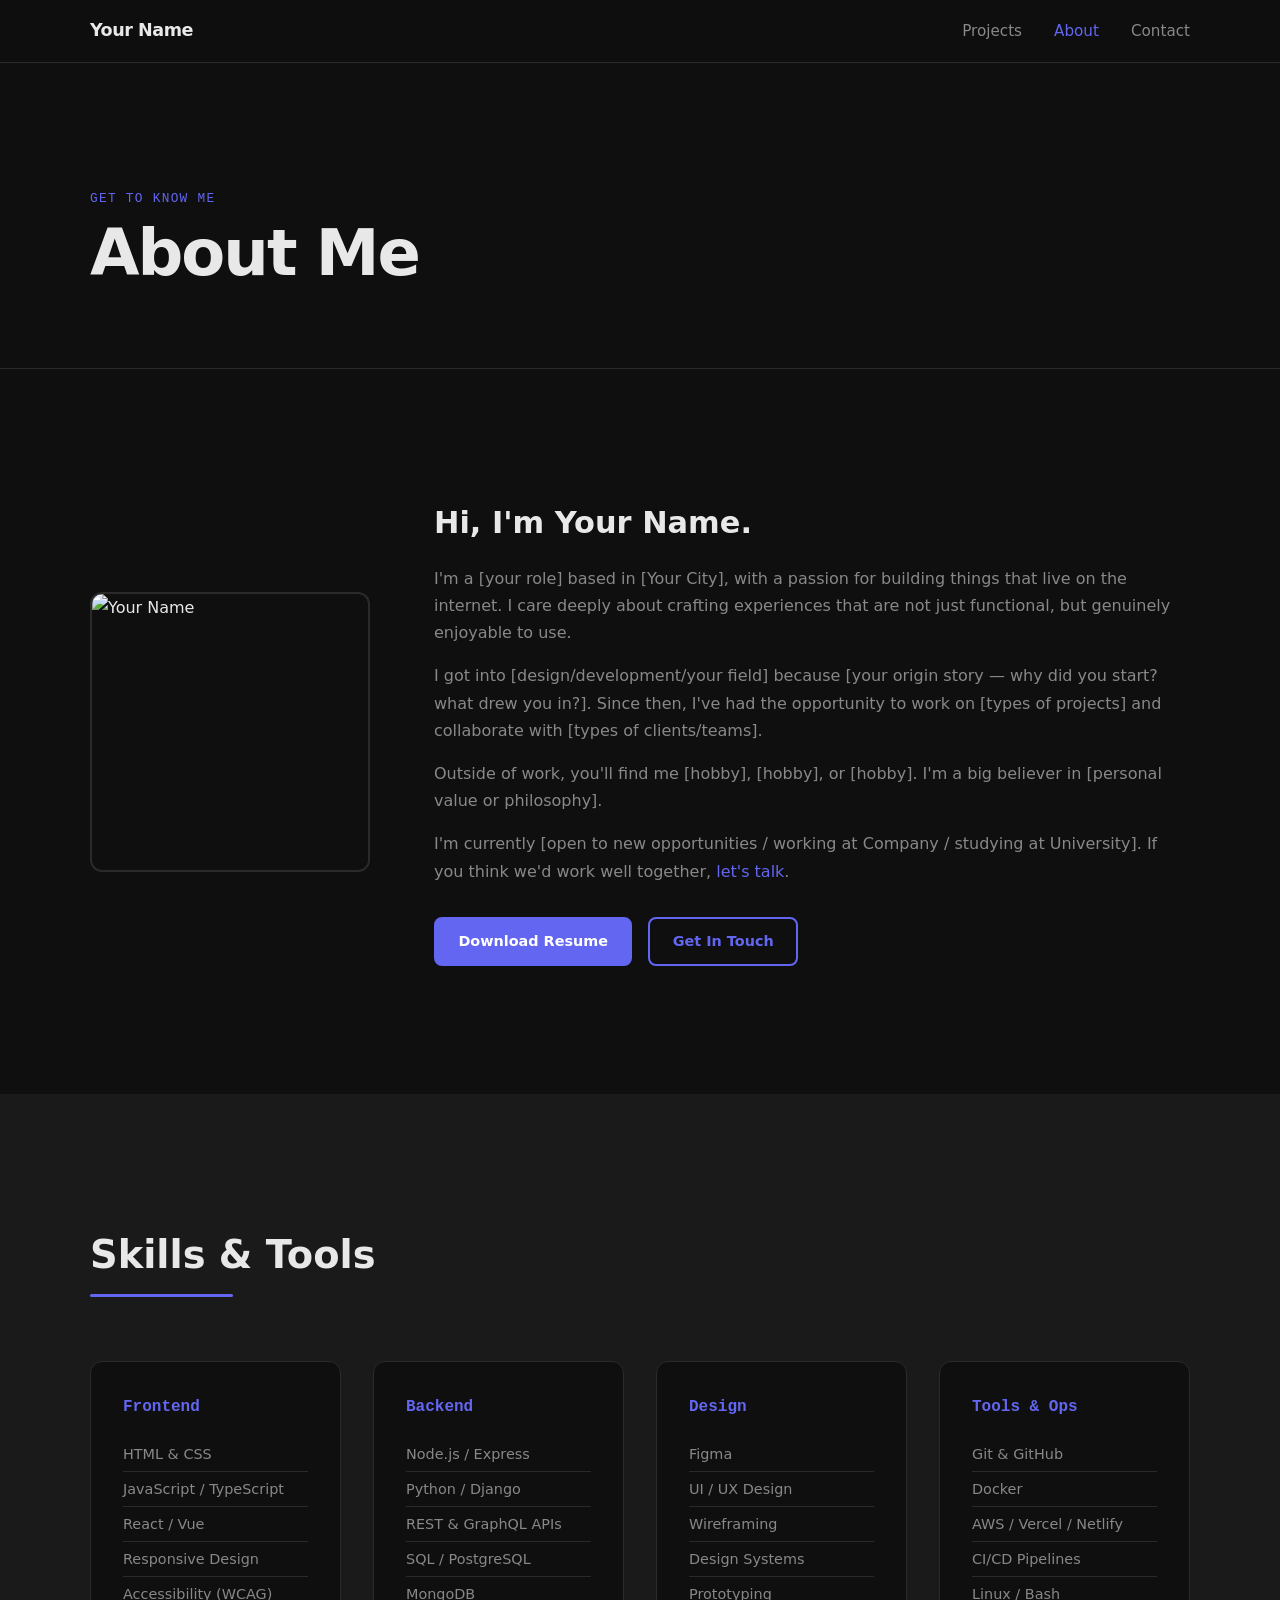
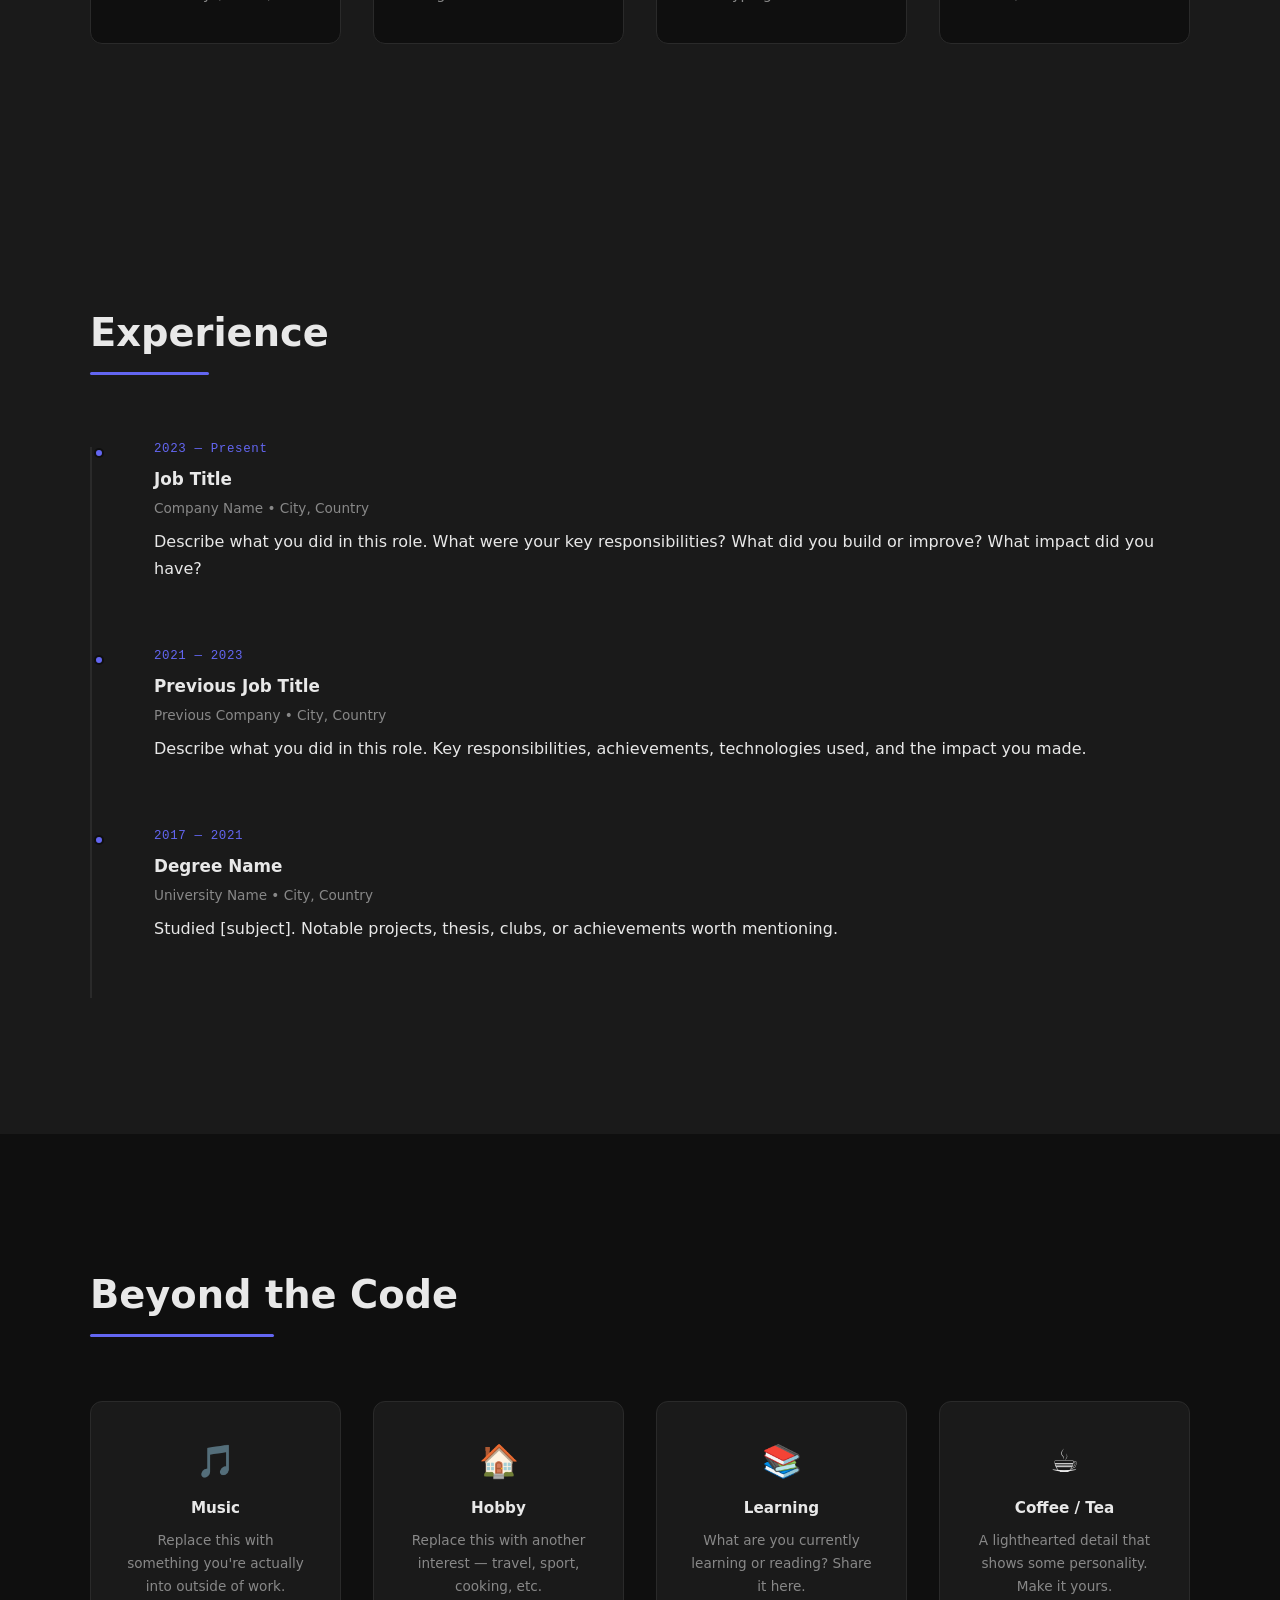
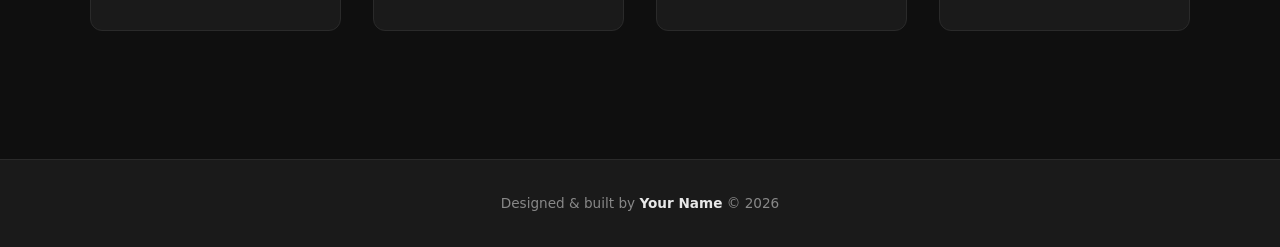
==== about.html @ aed9bfa1 "Initial portfolio website Co-Authored-By: Claude Sonnet 4.6 <noreply@anthropic.com>" ====
<!DOCTYPE html>
<html lang="en">
<head>
  <meta charset="UTF-8" />
  <meta name="viewport" content="width=device-width, initial-scale=1.0" />
  <title>About — Your Name</title>
  <link rel="stylesheet" href="styles.css" />
</head>
<body>

  <!-- ========== NAV ========== -->
  <nav id="navbar">
    <div class="nav-inner">
      <a class="nav-logo" href="index.html">Your Name</a>
      <ul class="nav-links">
        <li><a href="projects.html">Projects</a></li>
        <li><a href="about.html">About</a></li>
        <li><a href="contact.html">Contact</a></li>
      </ul>
      <button class="nav-toggle" aria-label="Toggle menu">&#9776;</button>
    </div>
  </nav>

  <!-- ========== PAGE HERO ========== -->
  <header class="page-hero">
    <div class="container">
      <p class="label">Get to know me</p>
      <h1>About Me</h1>
    </div>
  </header>

  <main>

    <!-- ========== BIO ========== -->
    <section id="bio">
      <div class="container">
        <div class="about-grid fade-in">
          <div class="about-photo">
            <!-- Replace with your actual photo -->
            <img src="https://placehold.co/500x600?text=Your+Photo" alt="Your Name" />
          </div>
          <div class="about-text">
            <h2>Hi, I'm <strong>Your Name</strong>.</h2>
            <p>
              I'm a [your role] based in [Your City], with a passion for building
              things that live on the internet. I care deeply about crafting
              experiences that are not just functional, but genuinely enjoyable to use.
            </p>
            <p>
              I got into [design/development/your field] because [your origin story —
              why did you start? what drew you in?]. Since then, I've had the
              opportunity to work on [types of projects] and collaborate with
              [types of clients/teams].
            </p>
            <p>
              Outside of work, you'll find me [hobby], [hobby], or [hobby].
              I'm a big believer in [personal value or philosophy].
            </p>
            <p>
              I'm currently [open to new opportunities / working at Company / studying
              at University]. If you think we'd work well together,
              <a href="contact.html">let's talk</a>.
            </p>
            <div class="about-actions">
              <a href="resume.pdf" class="btn btn-primary" download>Download Resume</a>
              <a href="contact.html" class="btn btn-outline">Get In Touch</a>
            </div>
          </div>
        </div>
      </div>
    </section>

    <!-- ========== SKILLS ========== -->
    <section id="skills">
      <div class="container">
        <h2 class="section-title">Skills &amp; Tools</h2>
        <div class="skills-grid">

          <div class="skill-group fade-in">
            <h3>Frontend</h3>
            <ul>
              <li>HTML &amp; CSS</li>
              <li>JavaScript / TypeScript</li>
              <li>React / Vue</li>
              <li>Responsive Design</li>
              <li>Accessibility (WCAG)</li>
            </ul>
          </div>

          <div class="skill-group fade-in">
            <h3>Backend</h3>
            <ul>
              <li>Node.js / Express</li>
              <li>Python / Django</li>
              <li>REST &amp; GraphQL APIs</li>
              <li>SQL / PostgreSQL</li>
              <li>MongoDB</li>
            </ul>
          </div>

          <div class="skill-group fade-in">
            <h3>Design</h3>
            <ul>
              <li>Figma</li>
              <li>UI / UX Design</li>
              <li>Wireframing</li>
              <li>Design Systems</li>
              <li>Prototyping</li>
            </ul>
          </div>

          <div class="skill-group fade-in">
            <h3>Tools &amp; Ops</h3>
            <ul>
              <li>Git &amp; GitHub</li>
              <li>Docker</li>
              <li>AWS / Vercel / Netlify</li>
              <li>CI/CD Pipelines</li>
              <li>Linux / Bash</li>
            </ul>
          </div>

        </div>
      </div>
    </section>

    <!-- ========== EXPERIENCE ========== -->
    <section id="experience">
      <div class="container">
        <h2 class="section-title">Experience</h2>
        <div class="timeline">

          <div class="timeline-item fade-in">
            <div class="timeline-date">2023 — Present</div>
            <div class="timeline-body">
              <h3>Job Title</h3>
              <p class="timeline-place">Company Name &bull; City, Country</p>
              <p>
                Describe what you did in this role. What were your key
                responsibilities? What did you build or improve? What impact
                did you have?
              </p>
            </div>
          </div>

          <div class="timeline-item fade-in">
            <div class="timeline-date">2021 — 2023</div>
            <div class="timeline-body">
              <h3>Previous Job Title</h3>
              <p class="timeline-place">Previous Company &bull; City, Country</p>
              <p>
                Describe what you did in this role. Key responsibilities,
                achievements, technologies used, and the impact you made.
              </p>
            </div>
          </div>

          <div class="timeline-item fade-in">
            <div class="timeline-date">2017 — 2021</div>
            <div class="timeline-body">
              <h3>Degree Name</h3>
              <p class="timeline-place">University Name &bull; City, Country</p>
              <p>
                Studied [subject]. Notable projects, thesis, clubs, or
                achievements worth mentioning.
              </p>
            </div>
          </div>

        </div>
      </div>
    </section>

    <!-- ========== FUN FACTS ========== -->
    <section id="interests">
      <div class="container">
        <h2 class="section-title">Beyond the Code</h2>
        <div class="fun-facts-grid">

          <div class="fun-fact fade-in">
            <span class="fun-fact-icon">&#127925;</span>
            <h3>Music</h3>
            <p>Replace this with something you're actually into outside of work.</p>
          </div>

          <div class="fun-fact fade-in">
            <span class="fun-fact-icon">&#127968;</span>
            <h3>Hobby</h3>
            <p>Replace this with another interest — travel, sport, cooking, etc.</p>
          </div>

          <div class="fun-fact fade-in">
            <span class="fun-fact-icon">&#128218;</span>
            <h3>Learning</h3>
            <p>What are you currently learning or reading? Share it here.</p>
          </div>

          <div class="fun-fact fade-in">
            <span class="fun-fact-icon">&#9749;</span>
            <h3>Coffee / Tea</h3>
            <p>A lighthearted detail that shows some personality. Make it yours.</p>
          </div>

        </div>
      </div>
    </section>

  </main>

  <!-- ========== FOOTER ========== -->
  <footer>
    <p>Designed &amp; built by <strong>Your Name</strong> &copy; <span class="year"></span></p>
  </footer>

  <script src="script.js"></script>
</body>
</html>
---- styles.css ----
/* ============================================================
   PORTFOLIO — STYLES
   Edit the variables below to change colors, fonts, and spacing
   ============================================================ */

/* ---------- DESIGN TOKENS ---------- */
:root {
  /* Colors — change these to match your brand */
  --color-bg:        #0f0f0f;
  --color-surface:   #1a1a1a;
  --color-border:    #2a2a2a;
  --color-text:      #e8e8e8;
  --color-muted:     #888888;
  --color-accent:    #6366f1;   /* indigo — swap for any hex you like */
  --color-accent-h:  #818cf8;   /* lighter hover state */

  /* Typography */
  --font-sans: 'Segoe UI', system-ui, -apple-system, sans-serif;
  --font-mono: 'Fira Code', 'Cascadia Code', monospace;

  /* Spacing scale */
  --space-xs:  0.5rem;
  --space-sm:  1rem;
  --space-md:  2rem;
  --space-lg:  4rem;
  --space-xl:  8rem;

  /* Layout */
  --max-width: 1100px;
  --radius:    8px;

  /* Transitions */
  --transition: 0.2s ease;
}

/* ---------- RESET & BASE ---------- */
*, *::before, *::after { box-sizing: border-box; margin: 0; padding: 0; }

html { scroll-behavior: smooth; }

body {
  font-family: var(--font-sans);
  background-color: var(--color-bg);
  color: var(--color-text);
  line-height: 1.7;
  font-size: 1rem;
}

img { display: block; max-width: 100%; height: auto; }

a { color: var(--color-accent); text-decoration: none; transition: color var(--transition); }
a:hover { color: var(--color-accent-h); }

ul { list-style: none; }

/* ---------- LAYOUT HELPERS ---------- */
.container {
  width: 90%;
  max-width: var(--max-width);
  margin-inline: auto;
}

section {
  padding: var(--space-xl) 0;
}

.section-title {
  font-size: clamp(1.6rem, 4vw, 2.4rem);
  font-weight: 700;
  margin-bottom: var(--space-lg);
  position: relative;
  display: inline-block;
}

.section-title::after {
  content: '';
  display: block;
  width: 50%;
  height: 3px;
  background: var(--color-accent);
  margin-top: 0.4rem;
  border-radius: 2px;
}

/* ---------- BUTTONS ---------- */
.btn {
  display: inline-block;
  padding: 0.65rem 1.4rem;
  border-radius: var(--radius);
  font-weight: 600;
  font-size: 0.9rem;
  cursor: pointer;
  border: 2px solid transparent;
  transition: background var(--transition), color var(--transition), border-color var(--transition), transform var(--transition);
}

.btn:hover { transform: translateY(-2px); }

.btn-primary {
  background: var(--color-accent);
  color: #fff;
  border-color: var(--color-accent);
}
.btn-primary:hover {
  background: var(--color-accent-h);
  border-color: var(--color-accent-h);
  color: #fff;
}

.btn-outline {
  background: transparent;
  color: var(--color-accent);
  border-color: var(--color-accent);
}
.btn-outline:hover {
  background: var(--color-accent);
  color: #fff;
}

.btn-sm { padding: 0.4rem 0.9rem; font-size: 0.8rem; }

/* ---------- NAVIGATION ---------- */
#navbar {
  position: fixed;
  top: 0;
  width: 100%;
  z-index: 1000;
  background: rgba(15, 15, 15, 0.85);
  backdrop-filter: blur(10px);
  border-bottom: 1px solid var(--color-border);
  transition: background var(--transition);
}

.nav-inner {
  display: flex;
  align-items: center;
  justify-content: space-between;
  max-width: var(--max-width);
  width: 90%;
  margin-inline: auto;
  padding: 1rem 0;
}

.nav-logo {
  font-weight: 700;
  font-size: 1.1rem;
  color: var(--color-text);
  letter-spacing: -0.5px;
}
.nav-logo:hover { color: var(--color-accent); }

.nav-links {
  display: flex;
  gap: var(--space-md);
}

.nav-links a {
  color: var(--color-muted);
  font-size: 0.95rem;
  font-weight: 500;
}
.nav-links a:hover { color: var(--color-text); }

.nav-toggle {
  display: none;
  background: none;
  border: none;
  color: var(--color-text);
  font-size: 1.5rem;
  cursor: pointer;
}

/* Mobile nav */
@media (max-width: 640px) {
  .nav-toggle { display: block; }

  .nav-links {
    display: none;
    flex-direction: column;
    position: absolute;
    top: 100%;
    left: 0;
    width: 100%;
    background: var(--color-surface);
    padding: var(--space-sm) var(--space-md);
    gap: var(--space-sm);
    border-bottom: 1px solid var(--color-border);
  }

  .nav-links.open { display: flex; }
}

/* ---------- HERO ---------- */
#hero {
  min-height: 100vh;
  display: flex;
  flex-direction: column;
  align-items: center;
  justify-content: center;
  text-align: center;
  padding: var(--space-lg) var(--space-sm);
  position: relative;
}

.hero-greeting {
  color: var(--color-accent);
  font-family: var(--font-mono);
  font-size: 1rem;
  margin-bottom: var(--space-xs);
  letter-spacing: 0.05em;
}

.hero-name {
  font-size: clamp(2.8rem, 8vw, 5rem);
  font-weight: 800;
  line-height: 1.1;
  letter-spacing: -2px;
  margin-bottom: var(--space-sm);
}

.hero-tagline {
  font-size: clamp(1rem, 2.5vw, 1.3rem);
  color: var(--color-muted);
  max-width: 520px;
  margin-bottom: var(--space-md);
}

.hero-cta {
  display: flex;
  gap: var(--space-sm);
  flex-wrap: wrap;
  justify-content: center;
}

.hero-scroll-hint {
  position: absolute;
  bottom: 2rem;
  font-size: 0.8rem;
  color: var(--color-muted);
  animation: bounce 2s infinite;
}

@keyframes bounce {
  0%, 100% { transform: translateY(0); }
  50%       { transform: translateY(6px); }
}

/* ---------- ABOUT ---------- */
#about { background: var(--color-surface); }

.about-grid {
  display: grid;
  grid-template-columns: 280px 1fr;
  gap: var(--space-lg);
  align-items: center;
}

.about-photo img {
  border-radius: 12px;
  width: 100%;
  aspect-ratio: 1;
  object-fit: cover;
  border: 2px solid var(--color-border);
}

.about-text p {
  color: var(--color-muted);
  margin-bottom: var(--space-sm);
}

.about-text strong { color: var(--color-text); }

@media (max-width: 768px) {
  .about-grid {
    grid-template-columns: 1fr;
    text-align: center;
  }
  .about-photo { max-width: 220px; margin-inline: auto; }
}

/* ---------- PROJECTS ---------- */
.projects-grid {
  display: grid;
  grid-template-columns: repeat(auto-fill, minmax(300px, 1fr));
  gap: var(--space-md);
}

.project-card {
  background: var(--color-surface);
  border: 1px solid var(--color-border);
  border-radius: 12px;
  overflow: hidden;
  transition: transform var(--transition), border-color var(--transition);
}
.project-card:hover {
  transform: translateY(-4px);
  border-color: var(--color-accent);
}

.project-img img {
  width: 100%;
  aspect-ratio: 16 / 9;
  object-fit: cover;
}

.project-info {
  padding: var(--space-sm) var(--space-md);
}

.project-info h3 {
  font-size: 1.1rem;
  font-weight: 700;
  margin-bottom: var(--space-xs);
}

.project-info p {
  color: var(--color-muted);
  font-size: 0.9rem;
  margin-bottom: var(--space-sm);
}

.project-tags {
  display: flex;
  flex-wrap: wrap;
  gap: 0.4rem;
  margin-bottom: var(--space-sm);
}

.project-tags span {
  background: var(--color-bg);
  color: var(--color-accent);
  font-size: 0.75rem;
  font-family: var(--font-mono);
  padding: 0.2rem 0.6rem;
  border-radius: 4px;
  border: 1px solid var(--color-border);
}

.project-links { display: flex; gap: var(--space-xs); }

/* ---------- SKILLS ---------- */
#skills { background: var(--color-surface); }

.skills-grid {
  display: grid;
  grid-template-columns: repeat(auto-fill, minmax(220px, 1fr));
  gap: var(--space-md);
}

.skill-group {
  background: var(--color-bg);
  border: 1px solid var(--color-border);
  border-radius: 12px;
  padding: var(--space-md);
}

.skill-group h3 {
  font-size: 1rem;
  font-weight: 700;
  color: var(--color-accent);
  margin-bottom: var(--space-sm);
  font-family: var(--font-mono);
}

.skill-group li {
  color: var(--color-muted);
  font-size: 0.9rem;
  padding: 0.3rem 0;
  border-bottom: 1px solid var(--color-border);
}
.skill-group li:last-child { border-bottom: none; }

/* ---------- CONTACT ---------- */
.contact-intro {
  color: var(--color-muted);
  max-width: 500px;
  margin-bottom: var(--space-md);
}

.contact-form {
  max-width: 680px;
  display: flex;
  flex-direction: column;
  gap: var(--space-sm);
}

.form-row {
  display: grid;
  grid-template-columns: 1fr 1fr;
  gap: var(--space-sm);
}

@media (max-width: 500px) {
  .form-row { grid-template-columns: 1fr; }
}

.form-group {
  display: flex;
  flex-direction: column;
  gap: 0.4rem;
}

label {
  font-size: 0.85rem;
  font-weight: 600;
  color: var(--color-muted);
}

input, textarea {
  background: var(--color-surface);
  border: 1px solid var(--color-border);
  border-radius: var(--radius);
  color: var(--color-text);
  font-family: var(--font-sans);
  font-size: 0.95rem;
  padding: 0.7rem 1rem;
  transition: border-color var(--transition);
  resize: vertical;
}

input:focus, textarea:focus {
  outline: none;
  border-color: var(--color-accent);
}

input::placeholder, textarea::placeholder { color: var(--color-muted); }

.social-links {
  display: flex;
  gap: var(--space-md);
  flex-wrap: wrap;
  margin-top: var(--space-lg);
}

.social-links a {
  color: var(--color-muted);
  font-weight: 600;
  font-size: 0.9rem;
  transition: color var(--transition);
}
.social-links a:hover { color: var(--color-accent); }

/* ---------- FOOTER ---------- */
footer {
  background: var(--color-surface);
  border-top: 1px solid var(--color-border);
  text-align: center;
  padding: var(--space-md);
  color: var(--color-muted);
  font-size: 0.85rem;
}

footer strong { color: var(--color-text); }

/* ---------- SCROLL FADE-IN ---------- */
.fade-in {
  opacity: 0;
  transform: translateY(20px);
  transition: opacity 0.5s ease, transform 0.5s ease;
}
.fade-in.visible {
  opacity: 1;
  transform: translateY(0);
}

/* ---------- ACTIVE NAV LINK ---------- */
.nav-links a.active { color: var(--color-accent); }

/* ---------- LABEL / EYEBROW TEXT ---------- */
.label {
  font-family: var(--font-mono);
  font-size: 0.8rem;
  color: var(--color-accent);
  letter-spacing: 0.1em;
  text-transform: uppercase;
  margin-bottom: var(--space-xs);
}

/* ---------- SECTION HEADER (title + link row) ---------- */
.section-header {
  display: flex;
  align-items: baseline;
  justify-content: space-between;
  flex-wrap: wrap;
  gap: var(--space-sm);
  margin-bottom: var(--space-lg);
}
.section-header .section-title { margin-bottom: 0; }
.section-link {
  font-size: 0.9rem;
  font-weight: 600;
  color: var(--color-muted);
  white-space: nowrap;
}
.section-link:hover { color: var(--color-accent); }

/* ---------- PAGE HERO (inner pages) ---------- */
.page-hero {
  padding: calc(var(--space-xl) + 60px) 0 var(--space-lg);
  border-bottom: 1px solid var(--color-border);
}
.page-hero h1 {
  font-size: clamp(2.2rem, 6vw, 4rem);
  font-weight: 800;
  letter-spacing: -2px;
  line-height: 1.1;
  margin-bottom: var(--space-sm);
}
.page-hero-sub {
  color: var(--color-muted);
  max-width: 560px;
  font-size: 1.05rem;
}

/* ---------- PROJECT TILES (projects.html) ---------- */
.filter-tabs {
  display: flex;
  gap: var(--space-xs);
  margin-bottom: var(--space-lg);
  flex-wrap: wrap;
}
.filter-btn {
  background: var(--color-surface);
  border: 1px solid var(--color-border);
  color: var(--color-muted);
  border-radius: 999px;
  padding: 0.35rem 1rem;
  font-size: 0.85rem;
  font-weight: 500;
  cursor: pointer;
  transition: all var(--transition);
}
.filter-btn:hover,
.filter-btn.active {
  background: var(--color-accent);
  border-color: var(--color-accent);
  color: #fff;
}

.tiles-grid {
  display: grid;
  grid-template-columns: repeat(auto-fill, minmax(320px, 1fr));
  gap: var(--space-md);
  padding-bottom: var(--space-xl);
}

.project-tile {
  display: block;
  background: var(--color-surface);
  border: 1px solid var(--color-border);
  border-radius: 14px;
  overflow: hidden;
  text-decoration: none;
  color: inherit;
  transition: transform var(--transition), border-color var(--transition), box-shadow var(--transition);
}
.project-tile:hover {
  transform: translateY(-6px);
  border-color: var(--color-accent);
  box-shadow: 0 12px 40px rgba(99, 102, 241, 0.15);
  color: inherit;
}

.tile-img {
  position: relative;
  overflow: hidden;
}
.tile-img img {
  width: 100%;
  aspect-ratio: 16 / 9;
  object-fit: cover;
  transition: transform 0.4s ease;
}
.project-tile:hover .tile-img img { transform: scale(1.04); }

.tile-num {
  position: absolute;
  top: var(--space-sm);
  right: var(--space-sm);
  font-family: var(--font-mono);
  font-size: 0.75rem;
  font-weight: 700;
  background: rgba(15, 15, 15, 0.75);
  backdrop-filter: blur(6px);
  color: var(--color-accent);
  padding: 0.2rem 0.5rem;
  border-radius: 4px;
  border: 1px solid var(--color-border);
}

.tile-body {
  padding: var(--space-md);
  display: flex;
  flex-direction: column;
  gap: var(--space-xs);
}

.tile-category {
  font-family: var(--font-mono);
  font-size: 0.72rem;
  color: var(--color-accent);
  text-transform: uppercase;
  letter-spacing: 0.08em;
}

.tile-title {
  font-size: 1.25rem;
  font-weight: 700;
  letter-spacing: -0.5px;
}

.tile-desc {
  color: var(--color-muted);
  font-size: 0.88rem;
  line-height: 1.6;
}

.tile-arrow {
  display: inline-block;
  margin-top: var(--space-xs);
  font-size: 0.85rem;
  font-weight: 600;
  color: var(--color-accent);
  transition: gap var(--transition);
}
.project-tile:hover .tile-arrow { color: var(--color-accent-h); }

/* ---------- PROJECT CARD LINK WRAPPER ---------- */
.project-card-link {
  display: block;
  color: inherit;
  text-decoration: none;
}
.project-card-link:hover { color: inherit; }
.project-card { cursor: pointer; }

/* ---------- ABOUT TEASER (landing page) ---------- */
#about-teaser { background: var(--color-surface); }

.about-teaser-grid {
  display: grid;
  grid-template-columns: 300px 1fr;
  gap: var(--space-lg);
  align-items: center;
}
.about-teaser-photo img {
  border-radius: 12px;
  width: 100%;
  aspect-ratio: 1;
  object-fit: cover;
  border: 2px solid var(--color-border);
}
.about-teaser-text h2 {
  font-size: clamp(1.5rem, 3vw, 2rem);
  font-weight: 700;
  margin-bottom: var(--space-sm);
}
.about-teaser-text p {
  color: var(--color-muted);
  margin-bottom: var(--space-md);
  max-width: 480px;
}
@media (max-width: 768px) {
  .about-teaser-grid {
    grid-template-columns: 1fr;
    text-align: center;
  }
  .about-teaser-photo { max-width: 200px; margin-inline: auto; }
  .about-teaser-text p { margin-inline: auto; }
}

/* ---------- CTA BANNER (landing page) ---------- */
#cta-banner { background: var(--color-bg); }

.cta-banner-inner {
  background: var(--color-surface);
  border: 1px solid var(--color-border);
  border-radius: 16px;
  padding: var(--space-lg) var(--space-md);
  text-align: center;
}
.cta-banner-inner h2 {
  font-size: clamp(1.5rem, 3vw, 2.2rem);
  font-weight: 700;
  margin-bottom: var(--space-xs);
}
.cta-banner-inner p {
  color: var(--color-muted);
  margin-bottom: var(--space-md);
}

/* ---------- ABOUT ACTIONS ---------- */
.about-actions {
  display: flex;
  gap: var(--space-sm);
  flex-wrap: wrap;
  margin-top: var(--space-md);
}

/* ---------- FULL ABOUT PAGE (about.html) ---------- */
.about-text h2 {
  font-size: clamp(1.4rem, 3vw, 1.9rem);
  font-weight: 700;
  margin-bottom: var(--space-sm);
}
.about-photo img {
  border-radius: 12px;
  width: 100%;
  object-fit: cover;
  border: 2px solid var(--color-border);
}

/* ---------- EXPERIENCE TIMELINE ---------- */
#experience { background: var(--color-surface); }

.timeline {
  display: flex;
  flex-direction: column;
  gap: 0;
  position: relative;
  padding-left: 2rem;
}
.timeline::before {
  content: '';
  position: absolute;
  left: 0;
  top: 0.5rem;
  bottom: 0.5rem;
  width: 2px;
  background: var(--color-border);
}

.timeline-item {
  position: relative;
  padding-left: var(--space-md);
  padding-bottom: var(--space-lg);
}
.timeline-item::before {
  content: '';
  position: absolute;
  left: -2rem;
  top: 0.55rem;
  width: 10px;
  height: 10px;
  background: var(--color-accent);
  border-radius: 50%;
  border: 2px solid var(--color-bg);
  transform: translateX(calc(50% - 1px));
}

.timeline-date {
  font-family: var(--font-mono);
  font-size: 0.78rem;
  color: var(--color-accent);
  margin-bottom: 0.3rem;
  letter-spacing: 0.05em;
}
.timeline-item h3 {
  font-size: 1.05rem;
  font-weight: 700;
  margin-bottom: 0.2rem;
}
.timeline-place {
  color: var(--color-muted);
  font-size: 0.85rem;
  margin-bottom: 0.5rem;
}
.timeline-item > p:last-child {
  color: var(--color-muted);
  font-size: 0.9rem;
}

/* ---------- FUN FACTS ---------- */
.fun-facts-grid {
  display: grid;
  grid-template-columns: repeat(auto-fill, minmax(200px, 1fr));
  gap: var(--space-md);
}
.fun-fact {
  background: var(--color-surface);
  border: 1px solid var(--color-border);
  border-radius: 12px;
  padding: var(--space-md);
  text-align: center;
}
.fun-fact-icon {
  font-size: 2rem;
  display: block;
  margin-bottom: var(--space-xs);
}
.fun-fact h3 {
  font-size: 0.95rem;
  font-weight: 700;
  margin-bottom: 0.4rem;
}
.fun-fact p {
  color: var(--color-muted);
  font-size: 0.85rem;
}

/* ---------- CONTACT SPLIT LAYOUT ---------- */
.contact-split {
  display: grid;
  grid-template-columns: 1fr 420px;
  gap: var(--space-lg);
  align-items: start;
  padding-bottom: var(--space-xl);
}
@media (max-width: 900px) {
  .contact-split { grid-template-columns: 1fr; }
}

.contact-form-col h2,
.contact-info-col h2 {
  font-size: 1.2rem;
  font-weight: 700;
  margin-bottom: var(--space-md);
}

.contact-info-block { margin-bottom: var(--space-lg); }

.contact-detail-list {
  display: flex;
  flex-direction: column;
  gap: var(--space-sm);
}
.contact-detail-list li {
  display: flex;
  flex-direction: column;
  gap: 0.2rem;
}
.detail-label {
  font-size: 0.75rem;
  font-weight: 700;
  color: var(--color-muted);
  text-transform: uppercase;
  letter-spacing: 0.08em;
  font-family: var(--font-mono);
}
.contact-detail-list a {
  font-size: 0.95rem;
  color: var(--color-text);
  font-weight: 500;
}
.contact-detail-list a:hover { color: var(--color-accent); }

/* ---------- FAQ ---------- */
.faq-list {
  display: flex;
  flex-direction: column;
  gap: var(--space-xs);
}
.faq-item {
  background: var(--color-surface);
  border: 1px solid var(--color-border);
  border-radius: var(--radius);
  overflow: hidden;
}
.faq-item summary {
  padding: 0.9rem 1rem;
  font-size: 0.9rem;
  font-weight: 600;
  cursor: pointer;
  list-style: none;
  display: flex;
  justify-content: space-between;
  align-items: center;
  color: var(--color-text);
}
.faq-item summary::-webkit-details-marker { display: none; }
.faq-item summary::after {
  content: '+';
  color: var(--color-accent);
  font-size: 1.1rem;
  font-weight: 400;
  transition: transform var(--transition);
}
.faq-item[open] summary::after { content: '−'; }
.faq-item p {
  padding: 0 1rem 0.9rem;
  color: var(--color-muted);
  font-size: 0.88rem;
}

/* ---------- PROJECT DETAIL PAGE ---------- */
.back-link-bar {
  padding: calc(80px + var(--space-sm)) 0 var(--space-sm);
}
.back-link {
  font-size: 0.85rem;
  font-weight: 600;
  color: var(--color-muted);
  transition: color var(--transition);
}
.back-link:hover { color: var(--color-accent); }

.project-detail-hero {
  width: 100%;
  max-height: 500px;
  overflow: hidden;
  border-bottom: 1px solid var(--color-border);
}
.project-detail-hero img {
  width: 100%;
  height: 100%;
  object-fit: cover;
}

.project-detail { padding-top: var(--space-lg); }

.project-detail-layout {
  display: grid;
  grid-template-columns: 1fr 260px;
  gap: var(--space-lg);
  align-items: start;
}
@media (max-width: 820px) {
  .project-detail-layout {
    grid-template-columns: 1fr;
  }
  .project-detail-sidebar { order: -1; }
}

.project-detail-main .tile-category { margin-bottom: var(--space-xs); display: block; }
.project-detail-main h1 {
  font-size: clamp(1.8rem, 5vw, 3rem);
  font-weight: 800;
  letter-spacing: -1.5px;
  margin-bottom: var(--space-lg);
}
.project-detail-main h2 {
  font-size: 1.1rem;
  font-weight: 700;
  margin-top: var(--space-md);
  margin-bottom: 0.5rem;
  color: var(--color-text);
}
.project-detail-main p {
  color: var(--color-muted);
  font-size: 0.97rem;
  margin-bottom: var(--space-sm);
}

.project-screenshots {
  display: flex;
  flex-direction: column;
  gap: var(--space-sm);
  margin-top: var(--space-lg);
}
.project-screenshots img {
  border-radius: var(--radius);
  border: 1px solid var(--color-border);
  width: 100%;
}

.project-detail-sidebar {
  position: sticky;
  top: 100px;
  display: flex;
  flex-direction: column;
  gap: var(--space-md);
}
.sidebar-block {
  background: var(--color-surface);
  border: 1px solid var(--color-border);
  border-radius: var(--radius);
  padding: var(--space-sm) var(--space-md);
}
.sidebar-block h3 {
  font-size: 0.72rem;
  font-weight: 700;
  text-transform: uppercase;
  letter-spacing: 0.1em;
  color: var(--color-muted);
  font-family: var(--font-mono);
  margin-bottom: 0.5rem;
}
.sidebar-block p { color: var(--color-text); font-size: 0.9rem; }

.sidebar-links {
  display: flex;
  flex-direction: column;
  gap: var(--space-xs);
}
.sidebar-links li { list-style: none; }
.sidebar-links .btn { width: 100%; text-align: center; }

/* ---------- PROJECT PREV/NEXT NAV ---------- */
.project-nav {
  border-top: 1px solid var(--color-border);
  padding: var(--space-md) 0;
  margin-top: var(--space-lg);
}
.project-nav-inner {
  display: flex;
  justify-content: space-between;
  align-items: center;
}
.project-nav-prev,
.project-nav-next {
  display: flex;
  flex-direction: column;
  gap: 0.2rem;
  color: var(--color-muted);
  font-size: 0.85rem;
  transition: color var(--transition);
}
.project-nav-next { text-align: right; }
.project-nav-prev:hover,
.project-nav-next:hover { color: var(--color-accent); }
.nav-label {
  font-size: 0.72rem;
  text-transform: uppercase;
  letter-spacing: 0.08em;
  font-family: var(--font-mono);
}
.nav-title { font-weight: 700; font-size: 0.95rem; color: var(--color-text); }
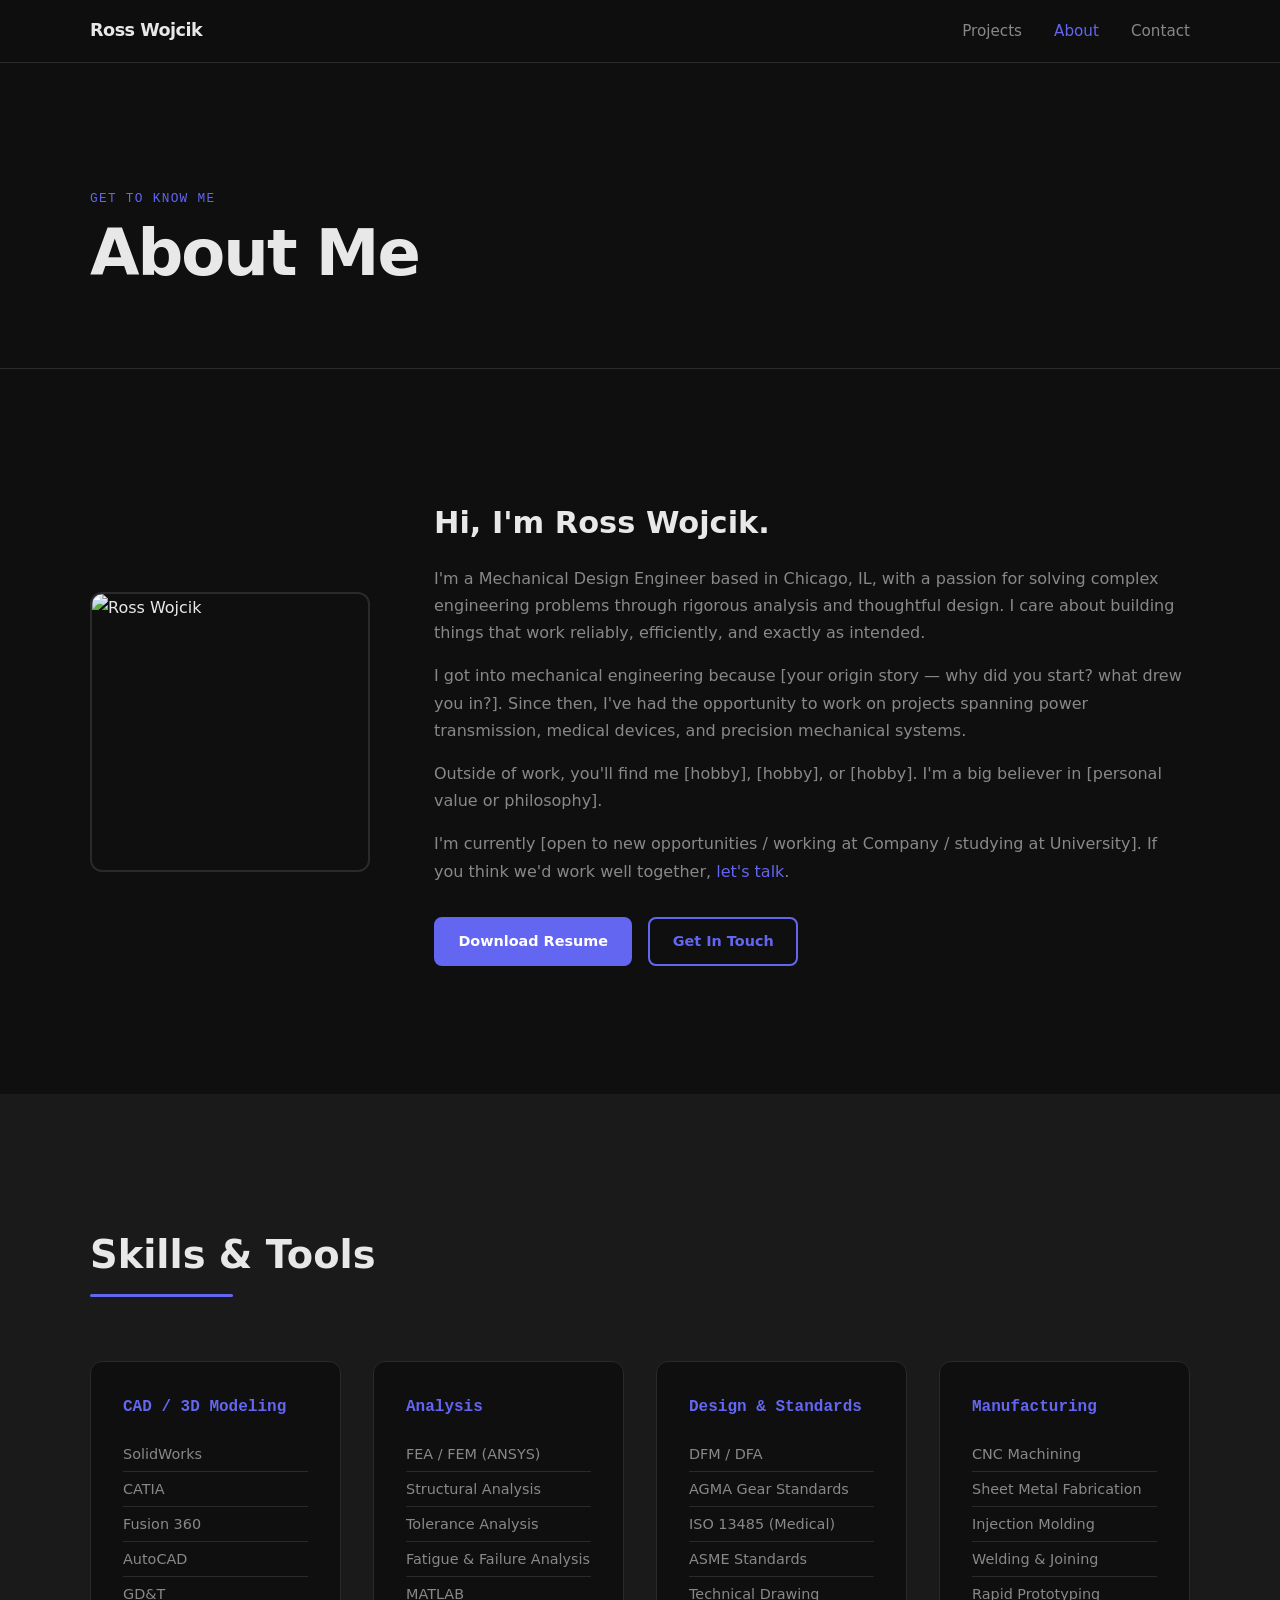
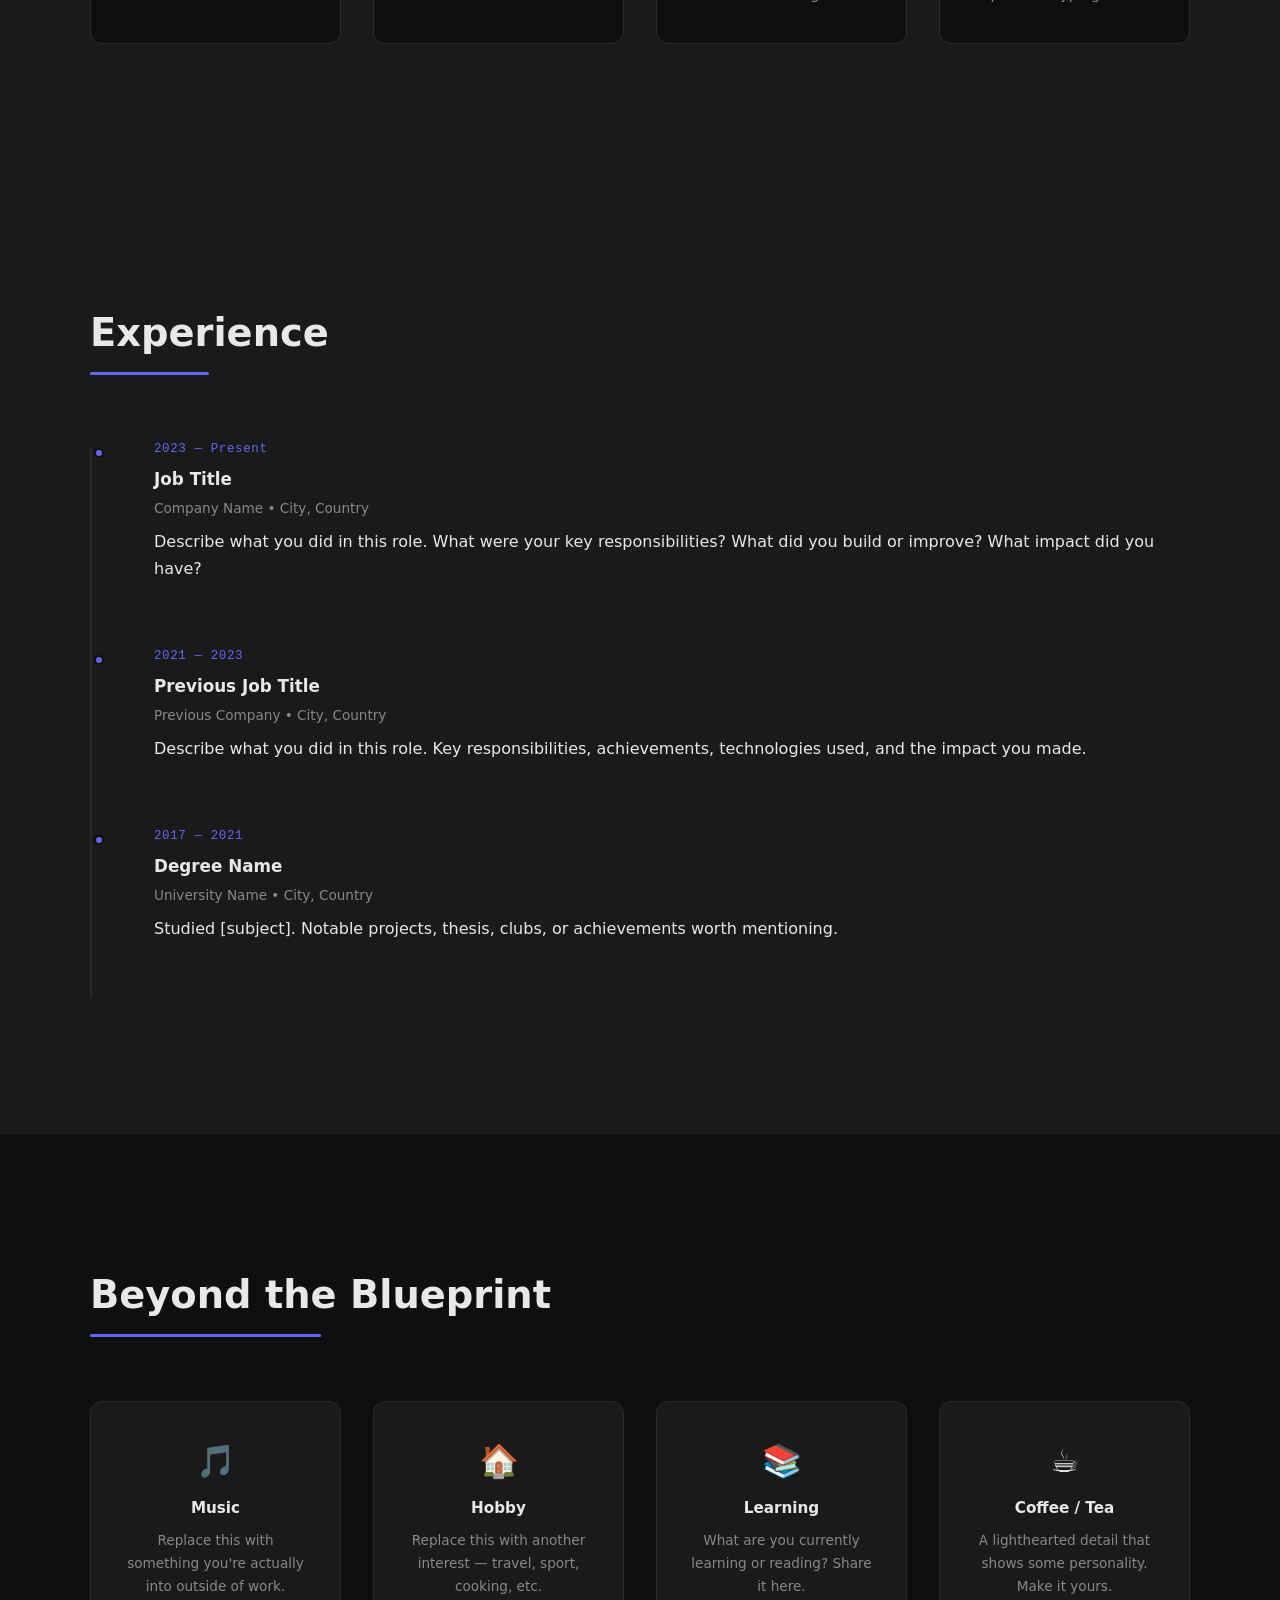
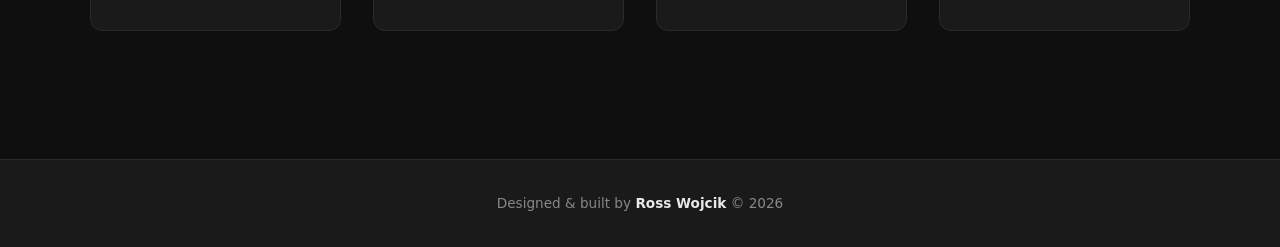
==== commit 86efe381: "Add personal info, project titles, and engineering skills Co-Authored-By: Claude Sonnet 4.6 <noreply" ====
--- a/about.html
+++ b/about.html
@@ -3,7 +3,7 @@
 <head>
   <meta charset="UTF-8" />
   <meta name="viewport" content="width=device-width, initial-scale=1.0" />
-  <title>About — Your Name</title>
+  <title>About — Ross Wojcik</title>
   <link rel="stylesheet" href="styles.css" />
 </head>
 <body>
@@ -11,7 +11,7 @@
   <!-- ========== NAV ========== -->
   <nav id="navbar">
     <div class="nav-inner">
-      <a class="nav-logo" href="index.html">Your Name</a>
+      <a class="nav-logo" href="index.html">Ross Wojcik</a>
       <ul class="nav-links">
         <li><a href="projects.html">Projects</a></li>
         <li><a href="about.html">About</a></li>
@@ -37,20 +37,21 @@
         <div class="about-grid fade-in">
           <div class="about-photo">
             <!-- Replace with your actual photo -->
-            <img src="https://placehold.co/500x600?text=Your+Photo" alt="Your Name" />
+            <img src="https://placehold.co/500x600?text=Ross+Wojcik" alt="Ross Wojcik" />
           </div>
           <div class="about-text">
-            <h2>Hi, I'm <strong>Your Name</strong>.</h2>
-            <p>
-              I'm a [your role] based in [Your City], with a passion for building
-              things that live on the internet. I care deeply about crafting
-              experiences that are not just functional, but genuinely enjoyable to use.
-            </p>
-            <p>
-              I got into [design/development/your field] because [your origin story —
+            <h2>Hi, I'm <strong>Ross Wojcik</strong>.</h2>
+            <p>
+              I'm a Mechanical Design Engineer based in Chicago, IL, with a passion
+              for solving complex engineering problems through rigorous analysis and
+              thoughtful design. I care about building things that work reliably,
+              efficiently, and exactly as intended.
+            </p>
+            <p>
+              I got into mechanical engineering because [your origin story —
               why did you start? what drew you in?]. Since then, I've had the
-              opportunity to work on [types of projects] and collaborate with
-              [types of clients/teams].
+              opportunity to work on projects spanning power transmission, medical
+              devices, and precision mechanical systems.
             </p>
             <p>
               Outside of work, you'll find me [hobby], [hobby], or [hobby].
@@ -77,46 +78,46 @@
         <div class="skills-grid">
 
           <div class="skill-group fade-in">
-            <h3>Frontend</h3>
-            <ul>
-              <li>HTML &amp; CSS</li>
-              <li>JavaScript / TypeScript</li>
-              <li>React / Vue</li>
-              <li>Responsive Design</li>
-              <li>Accessibility (WCAG)</li>
-            </ul>
-          </div>
-
-          <div class="skill-group fade-in">
-            <h3>Backend</h3>
-            <ul>
-              <li>Node.js / Express</li>
-              <li>Python / Django</li>
-              <li>REST &amp; GraphQL APIs</li>
-              <li>SQL / PostgreSQL</li>
-              <li>MongoDB</li>
-            </ul>
-          </div>
-
-          <div class="skill-group fade-in">
-            <h3>Design</h3>
-            <ul>
-              <li>Figma</li>
-              <li>UI / UX Design</li>
-              <li>Wireframing</li>
-              <li>Design Systems</li>
-              <li>Prototyping</li>
-            </ul>
-          </div>
-
-          <div class="skill-group fade-in">
-            <h3>Tools &amp; Ops</h3>
-            <ul>
-              <li>Git &amp; GitHub</li>
-              <li>Docker</li>
-              <li>AWS / Vercel / Netlify</li>
-              <li>CI/CD Pipelines</li>
-              <li>Linux / Bash</li>
+            <h3>CAD / 3D Modeling</h3>
+            <ul>
+              <li>SolidWorks</li>
+              <li>CATIA</li>
+              <li>Fusion 360</li>
+              <li>AutoCAD</li>
+              <li>GD&amp;T</li>
+            </ul>
+          </div>
+
+          <div class="skill-group fade-in">
+            <h3>Analysis</h3>
+            <ul>
+              <li>FEA / FEM (ANSYS)</li>
+              <li>Structural Analysis</li>
+              <li>Tolerance Analysis</li>
+              <li>Fatigue &amp; Failure Analysis</li>
+              <li>MATLAB</li>
+            </ul>
+          </div>
+
+          <div class="skill-group fade-in">
+            <h3>Design &amp; Standards</h3>
+            <ul>
+              <li>DFM / DFA</li>
+              <li>AGMA Gear Standards</li>
+              <li>ISO 13485 (Medical)</li>
+              <li>ASME Standards</li>
+              <li>Technical Drawing</li>
+            </ul>
+          </div>
+
+          <div class="skill-group fade-in">
+            <h3>Manufacturing</h3>
+            <ul>
+              <li>CNC Machining</li>
+              <li>Sheet Metal Fabrication</li>
+              <li>Injection Molding</li>
+              <li>Welding &amp; Joining</li>
+              <li>Rapid Prototyping</li>
             </ul>
           </div>
 
@@ -174,7 +175,7 @@
     <!-- ========== FUN FACTS ========== -->
     <section id="interests">
       <div class="container">
-        <h2 class="section-title">Beyond the Code</h2>
+        <h2 class="section-title">Beyond the Blueprint</h2>
         <div class="fun-facts-grid">
 
           <div class="fun-fact fade-in">
@@ -209,7 +210,7 @@
 
   <!-- ========== FOOTER ========== -->
   <footer>
-    <p>Designed &amp; built by <strong>Your Name</strong> &copy; <span class="year"></span></p>
+    <p>Designed &amp; built by <strong>Ross Wojcik</strong> &copy; <span class="year"></span></p>
   </footer>
 
   <script src="script.js"></script>
